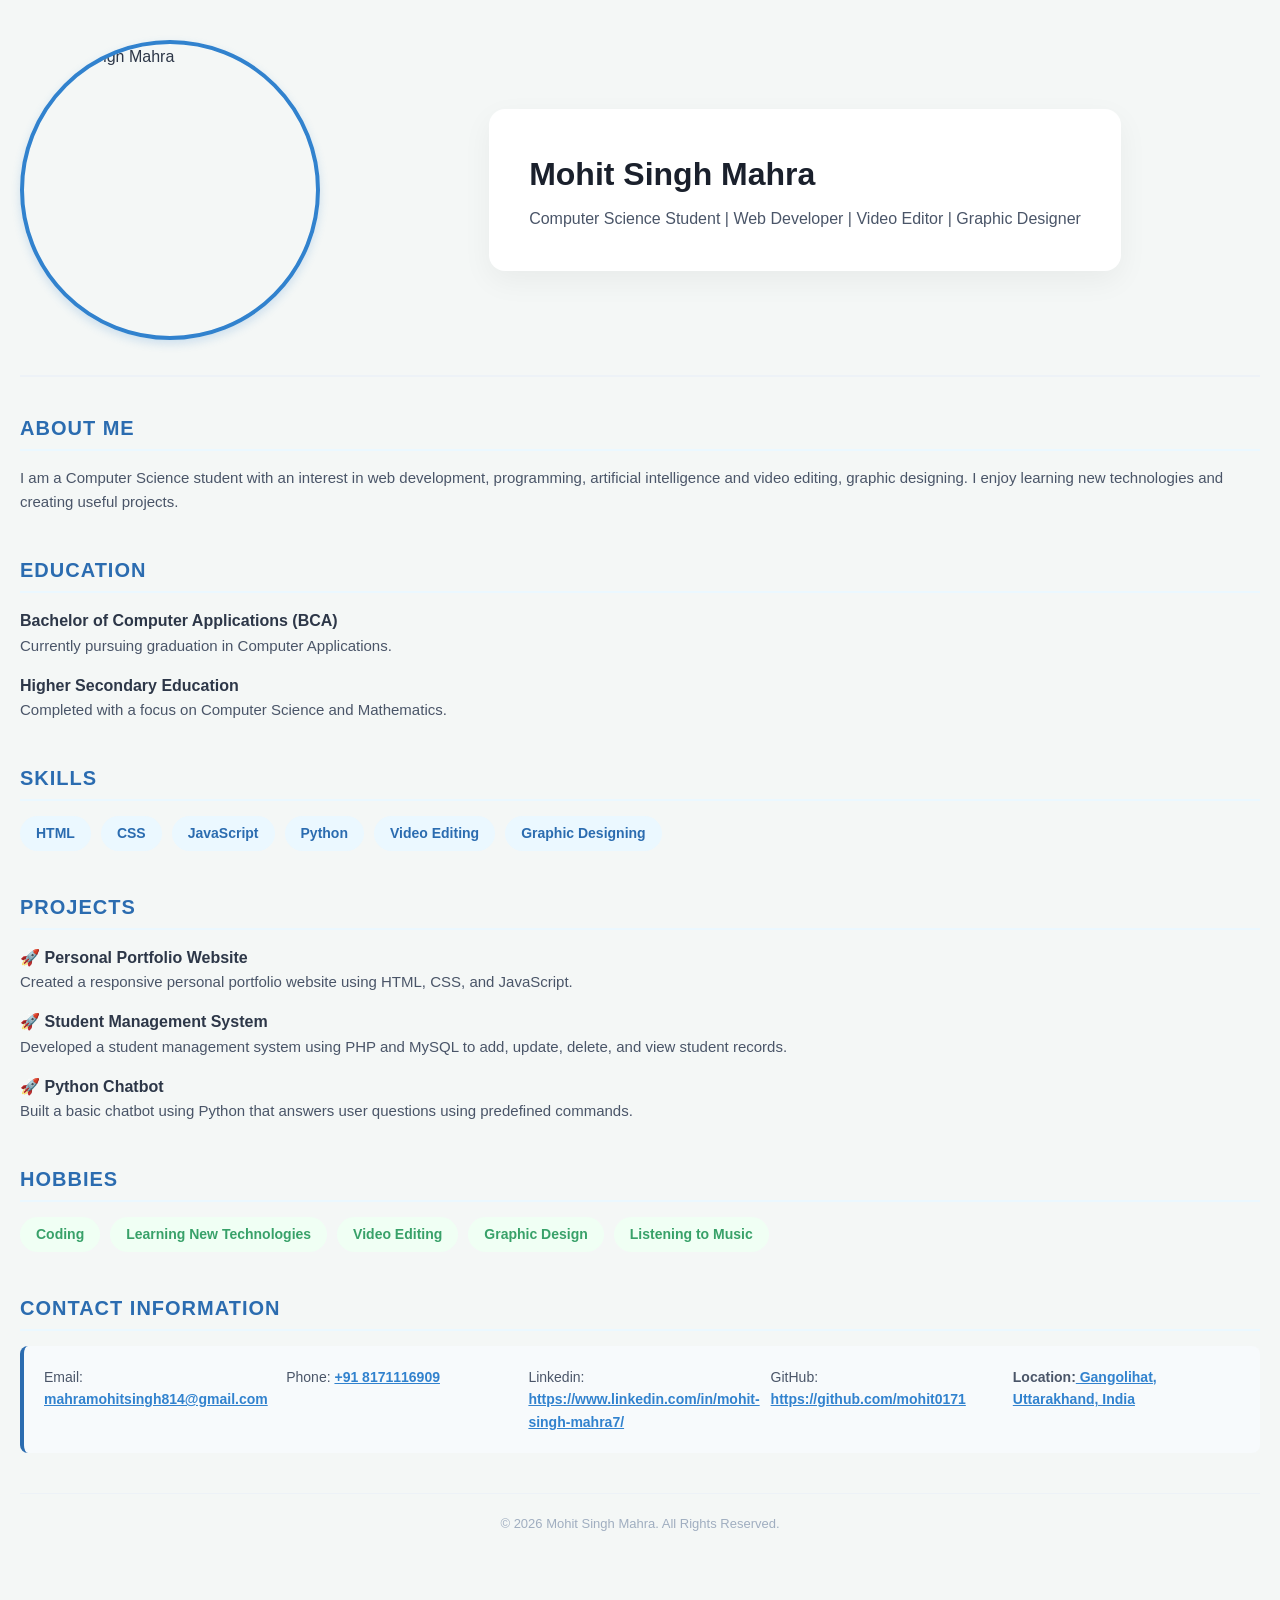
==== index.html @ 063b9aaf "Add files via upload" ====
<!DOCTYPE html>
<html lang="en">
    <head>
        <title>Mohit Singh Mahra - Resume</title>
        <link rel="stylesheet" href="style.css">
    </head>

    <body>
        <section class="intro">
        <img src="https://lh3.googleusercontent.com/d/1Sl6nK6G5uyykM22hN5z5qNXW7OM7XjiM"
            alt="Mohit Singh Mahra"
            class="profile-img">
        <main>
        <h1>Mohit Singh Mahra</h1>
        <p>Computer Science Student | Web Developer | Video Editor | Graphic Designer</p>
        </section>
        <section class="about">
        <h2>About Me</h2>
        <p>I am a Computer Science student with an interest in web development, programming, artificial 
            intelligence and video editing, graphic designing. I enjoy learning new technologies and creating useful projects.</p>
        </section>
        <section class="eduction">
            <h2>Education</h2>
            <h3>Bachelor of Computer Applications (BCA)</h3>
            <p>Currently pursuing graduation in Computer Applications.</p>
            <h3>Higher Secondary Education</h3>
       <p>Completed with a focus on Computer Science and Mathematics.</p>
        </section>
        <section class="skills">   
        <h2>Skills</h2>
                <ul>
                    <li>HTML</li>
                    <li>CSS</li>
                    <li>JavaScript</li>
                    <li>Python</li>
                    <li>Video Editing</li>
                    <li>Graphic Designing</li>
                </ul>
        </section>  
        <section class="project">
            <h2>Projects</h2>
            <h3>Personal Portfolio Website</h3>
            <p>Created a responsive personal portfolio website using HTML, CSS, and JavaScript.</p>
            <h3>Student Management System</h3>
            <p>Developed a student management system using PHP and MySQL to add, update, delete, and view student records.</p>
            <h3>Python Chatbot</h3>
            <p>Built a basic chatbot using Python that answers user questions using predefined commands.</p>
        </section>
        <section class="hobbie">
            <h2>Hobbies</h2>
            <ul>
                <li>Coding</li>
                <li>Learning New Technologies</li>
                <li>Video Editing</li>
                <li>Graphic Design</li>
                <li>Listening to Music</li>
            </ul>
        </section>
        <section class="contact">
            <h2>Contact Information</h2>
             <address><p>Email: <a href="mailto:mahramohitsingh814@gmail.com">mahramohitsingh814@gmail.com</a></p>
                <p>Phone: <a href="tel:+918171116909">+91 8171116909</a></p>
                 <p>Linkedin: <a href="https://www.linkedin.com/in/mohit-singh-mahra7/">https://www.linkedin.com/in/mohit-singh-mahra7/</a></p>
                    <p>GitHub: <a href="https://github.com/mohit0171" target="_blank">https://github.com/mohit0171</a></p>
                 <p><b>Location:<a href="https://www.google.com/maps/place/Gangolihat,+Uttarakhand+262522/@29.6555291,80.0314039,3446m/data=!3m2!1e3!4b1!4m6!3m5!1s0x39a0d6f4e5f7d85f:0xa051e555b243ab1f!8m2!3d29.6567093!4d80.0397393!16zL20vMDh4a252?authuser=0&entry=ttu&g_ep=EgoyMDI2MDYyNC4wIKXMDSoASAFQAw%3D%3D">
                    Gangolihat, Uttarakhand, India</a></b></p>
            </address> 
            <footer>
                 <p>&copy; 2026 Mohit Singh Mahra. All Rights Reserved.</p>
            </footer>
        </section>
    </main>
    </body>

</html>
---- style.css ----
/* 1. GLOBAL RESETS & STYLING */
* {
    margin: 0;
    padding: 0;
    box-sizing: border-box;
    font-family: 'Segoe UI', Inter, Tahoma, Geneva, Verdana, sans-serif;
}

body {
    background-color: #f4f7f6;
    color: #2d3748; 
    line-height: 1.6;
    padding: 40px 20px;
}

/* 2. MAIN CONTAINER LAYOUT */
main {
    max-width: 850px;
    margin: 0 auto;
    background-color: #ffffff;
    border-radius: 16px; 
    box-shadow: 0 10px 30px rgba(0, 0, 0, 0.05); 
    overflow: hidden;
    padding: 40px;
} 

/*3. INTRO SECTION */
.intro {
    display: flex;
    align-items: center;
    gap: 30px;
    border-bottom: 2px solid #edf2f7;
    padding-bottom: 35px;
    margin-bottom: 35px;
}

.profile-img {
    width: 300px;
    height: 300px;
    border-radius: 50%; 
    object-fit: cover;
    border: 4px solid #3182ce; 
    box-shadow: 0 4px 10px rgba(49, 130, 206, 0.2);
}

.intro h1 {
    font-size: 32px;
    color: #1a202c;
    font-weight: 700;
    margin-bottom: 6px;
}

.intro p {
    color: #4a5568;
    font-weight: 500;
    font-size: 16px;
}

/*4. CORE SECTIONS*/
section {
    margin-bottom: 40px;
}

section h2 {
    font-size: 20px;
    color: #2b6cb0; 
    text-transform: uppercase;
    letter-spacing: 1px;
    margin-bottom: 15px;
    display: flex;
    align-items: center;
    border-bottom: 2px solid #ebf8ff;
    padding-bottom: 5px;
}

section p {
    color: #4a5568;
    font-size: 15px;
}

/*5. EDUCATION & PROJECTS */
.eduction h3, .project h3 {
    font-size: 16px;
    color: #2d3748;
    margin-top: 15px;
    font-weight: 600;
}

.project h3::before {
    content: "🚀 "; 
}

/*6. SKILLS & HOBBIES*/
.skills ul, .hobbie ul {
    list-style: none;
    display: flex;
    flex-wrap: wrap;
    gap: 10px;
    margin-top: 10px;
}

.skills ul li, .hobbie ul li {
    background-color: #ebf8ff; 
    color: #2b6cb0;
    padding: 6px 16px;
    border-radius: 20px; 
    font-size: 14px;
    font-weight: 600;
    transition: all 0.2s ease;
}
.skills ul li:hover, .hobbie ul li:hover {
    background-color: #2b6cb0;
    color: #ffffff;
    transform: translateY(-2px);
}
.hobbie ul li {
    background-color: #f0fff4; 
    color: #38a169;
}
.hobbie ul li:hover {
    background-color: #38a169;
}

/* 7. CONTACT DETAILS & FOOTER */
.contact address {
    font-style: normal;
    display: grid;
    grid-template-columns: repeat(auto-fit, minmax(200px, 1fr)); 
    gap: 15px;
    background-color: #f7fafc;
    padding: 20px;
    border-radius: 8px;
    border-left: 4px solid #2b6cb0;
}

.contact address p {
    font-size: 14px;
}

.contact address a {
    color: #3182ce;
    font-weight: 600;
    transition: color 0.2s ease;
}

.contact address a:hover {
    color: #2b6cb0;
    text-decoration: underline;
}

footer {
    text-align: center;
    margin-top: 40px;
    padding-top: 20px;
    border-top: 1px solid #edf2f7;
}

footer p {
    font-size: 13px;
    color: #a0aec0;
}
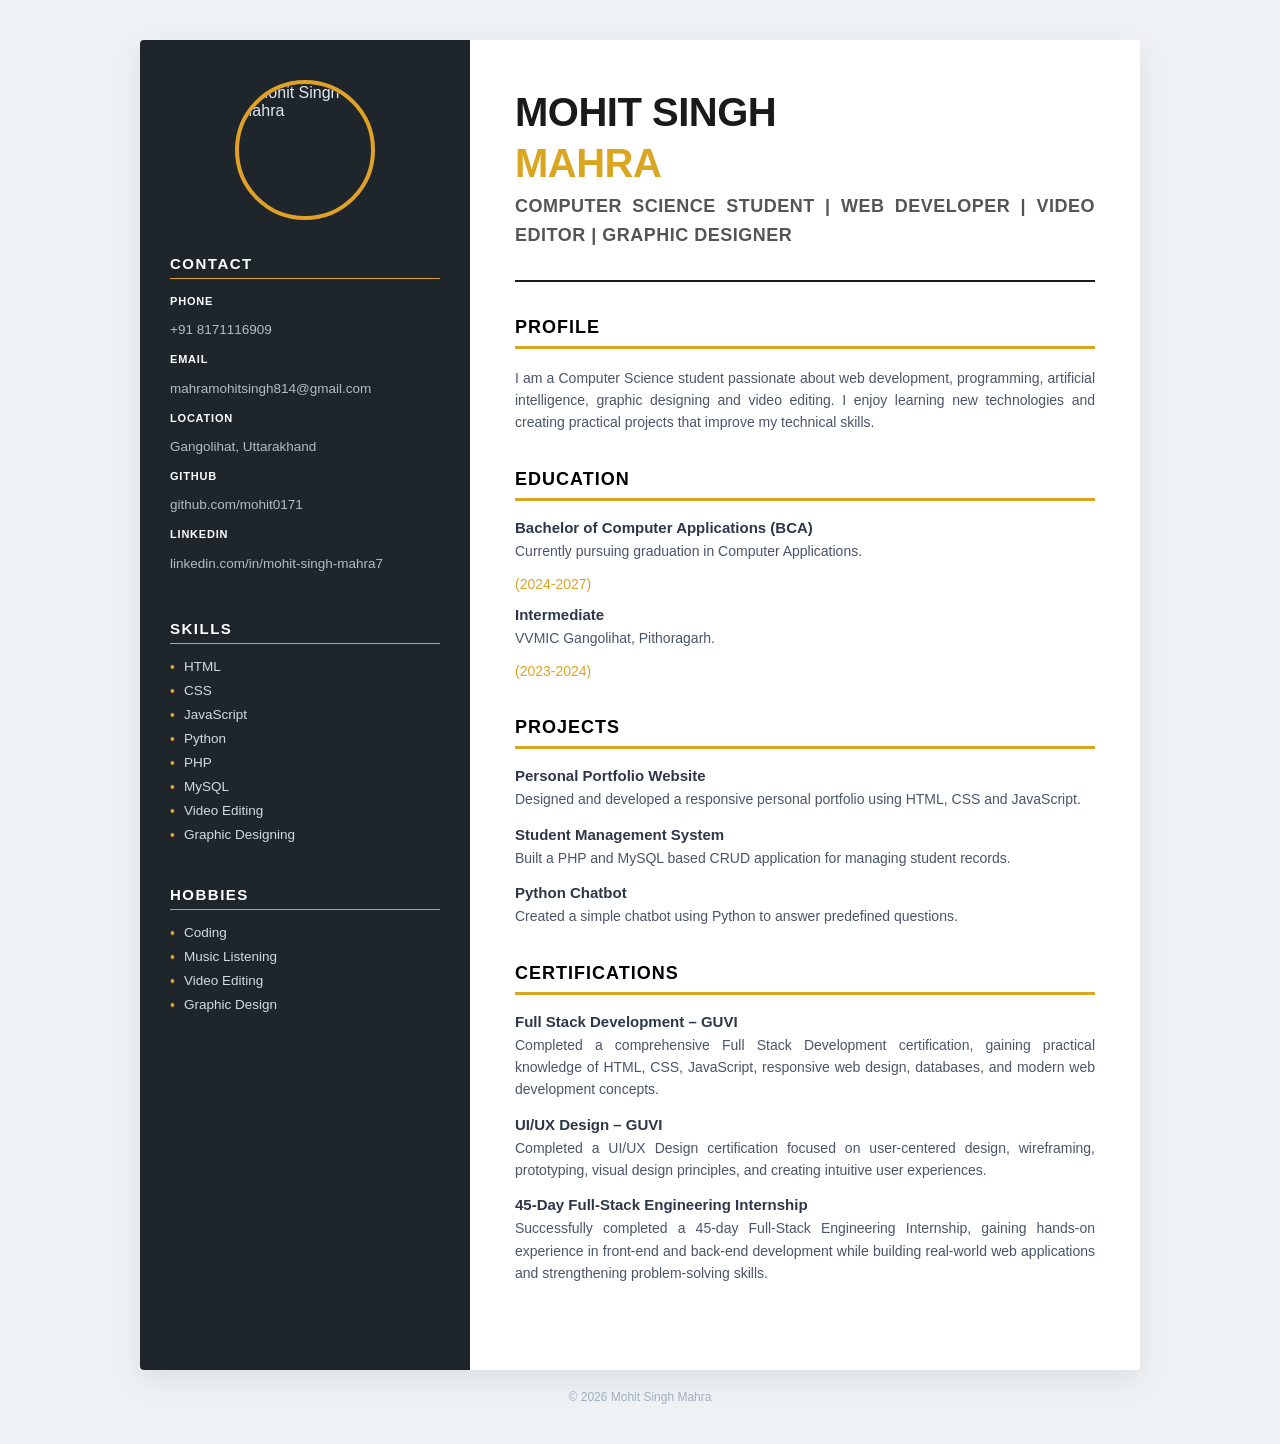
==== commit aaf9d7d0: "Update index.html" ====
--- a/index.html
+++ b/index.html
@@ -1,75 +1,136 @@
-<!DOCTYPE html>
+<!doctype html>
 <html lang="en">
-    <head>
-        <title>Mohit Singh Mahra - Resume</title>
-        <link rel="stylesheet" href="style.css">
-    </head>
+  <head>
+    <meta charset="UTF-8" />
+    <meta name="viewport" content="width=device-width, initial-scale=1.0" />
+    <title>Mohit Singh Mahra - Resume</title>
+    <link rel="stylesheet" href="style.css" />
+  </head>
+  <body>
+    <main>
+      <aside>
+        <img
+          src="https://lh3.googleusercontent.com/d/1Sl6nK6G5uyykM22hN5z5qNXW7OM7XjiM"
+          alt="Mohit Singh Mahra"
+        />
 
-    <body>
-        <section class="intro">
-        <img src="https://lh3.googleusercontent.com/d/1Sl6nK6G5uyykM22hN5z5qNXW7OM7XjiM"
-            alt="Mohit Singh Mahra"
-            class="profile-img">
-        <main>
-        <h1>Mohit Singh Mahra</h1>
-        <p>Computer Science Student | Web Developer | Video Editor | Graphic Designer</p>
+        <section>
+          <h2>Contact</h2>
+
+          <p><strong>Phone</strong></p>
+          <p>+91 8171116909</p>
+
+          <p><strong>Email</strong></p>
+          <p>mahramohitsingh814@gmail.com</p>
+
+          <p><strong>Location</strong></p>
+          <p>Gangolihat, Uttarakhand</p>
+
+          <p><strong>GitHub</strong></p>
+          <p>github.com/mohit0171</p>
+
+          <p><strong>LinkedIn</strong></p>
+          <p>linkedin.com/in/mohit-singh-mahra7</p>
         </section>
-        <section class="about">
-        <h2>About Me</h2>
-        <p>I am a Computer Science student with an interest in web development, programming, artificial 
-            intelligence and video editing, graphic designing. I enjoy learning new technologies and creating useful projects.</p>
+
+        <section>
+          <h2>Skills</h2>
+
+          <ul>
+            <li>HTML</li>
+            <li>CSS</li>
+            <li>JavaScript</li>
+            <li>Python</li>
+            <li>PHP</li>
+            <li>MySQL</li>
+            <li>Video Editing</li>
+            <li>Graphic Designing</li>
+          </ul>
         </section>
-        <section class="eduction">
-            <h2>Education</h2>
-            <h3>Bachelor of Computer Applications (BCA)</h3>
-            <p>Currently pursuing graduation in Computer Applications.</p>
-            <h3>Higher Secondary Education</h3>
-       <p>Completed with a focus on Computer Science and Mathematics.</p>
+
+        <section>
+          <h2>Hobbies</h2>
+
+          <ul>
+            <li>Coding</li>
+            <li>Music Listening</li>
+            <li>Video Editing</li>
+            <li>Graphic Design</li>
+          </ul>
         </section>
-        <section class="skills">   
-        <h2>Skills</h2>
-                <ul>
-                    <li>HTML</li>
-                    <li>CSS</li>
-                    <li>JavaScript</li>
-                    <li>Python</li>
-                    <li>Video Editing</li>
-                    <li>Graphic Designing</li>
-                </ul>
-        </section>  
-        <section class="project">
-            <h2>Projects</h2>
-            <h3>Personal Portfolio Website</h3>
-            <p>Created a responsive personal portfolio website using HTML, CSS, and JavaScript.</p>
-            <h3>Student Management System</h3>
-            <p>Developed a student management system using PHP and MySQL to add, update, delete, and view student records.</p>
-            <h3>Python Chatbot</h3>
-            <p>Built a basic chatbot using Python that answers user questions using predefined commands.</p>
+      </aside>
+
+      <article>
+        <h1>Mohit Singh <h1 class="mahra">Mahra</h1></h1>
+        <section class="p">
+          <p>
+            Computer Science Student | Web Developer | Video Editor | Graphic
+            Designer
+          </p>
         </section>
-        <section class="hobbie">
-            <h2>Hobbies</h2>
-            <ul>
-                <li>Coding</li>
-                <li>Learning New Technologies</li>
-                <li>Video Editing</li>
-                <li>Graphic Design</li>
-                <li>Listening to Music</li>
-            </ul>
+        <section>
+          <h2>Profile</h2>
+
+          <p>
+            I am a Computer Science student passionate about web development,
+            programming, artificial intelligence, graphic designing and video
+            editing. I enjoy learning new technologies and creating practical
+            projects that improve my technical skills.
+          </p>
         </section>
-        <section class="contact">
-            <h2>Contact Information</h2>
-             <address><p>Email: <a href="mailto:mahramohitsingh814@gmail.com">mahramohitsingh814@gmail.com</a></p>
-                <p>Phone: <a href="tel:+918171116909">+91 8171116909</a></p>
-                 <p>Linkedin: <a href="https://www.linkedin.com/in/mohit-singh-mahra7/">https://www.linkedin.com/in/mohit-singh-mahra7/</a></p>
-                    <p>GitHub: <a href="https://github.com/mohit0171" target="_blank">https://github.com/mohit0171</a></p>
-                 <p><b>Location:<a href="https://www.google.com/maps/place/Gangolihat,+Uttarakhand+262522/@29.6555291,80.0314039,3446m/data=!3m2!1e3!4b1!4m6!3m5!1s0x39a0d6f4e5f7d85f:0xa051e555b243ab1f!8m2!3d29.6567093!4d80.0397393!16zL20vMDh4a252?authuser=0&entry=ttu&g_ep=EgoyMDI2MDYyNC4wIKXMDSoASAFQAw%3D%3D">
-                    Gangolihat, Uttarakhand, India</a></b></p>
-            </address> 
-            <footer>
-                 <p>&copy; 2026 Mohit Singh Mahra. All Rights Reserved.</p>
-            </footer>
+
+        <section>
+          <h2>Education</h2>
+
+          <h3>Bachelor of Computer Applications (BCA)</h3>
+
+          <p>Currently pursuing graduation in Computer Applications.</p>
+          <p class="collage">(2024-2027)</p>
+          <h3>Intermediate</h3>
+          <p>VVMIC Gangolihat, Pithoragarh.</p>
+          <p class="school">(2023-2024)</p>
         </section>
+
+        <section>
+          <h2>Projects</h2>
+          <h3>Personal Portfolio Website</h3>
+
+          <p>
+            Designed and developed a responsive personal portfolio using HTML,
+            CSS and JavaScript.
+          </p>
+
+          <h3>Student Management System</h3>
+
+          <p>
+            Built a PHP and MySQL based CRUD application for managing student
+            records.
+          </p>
+
+          <h3>Python Chatbot</h3>
+
+          <p>
+            Created a simple chatbot using Python to answer predefined
+            questions.
+          </p>
+        </section>
+        <section>
+            <h2>Certifications</h2>
+            <h3>Full Stack Development – GUVI</h3>
+            <p>Completed a comprehensive Full Stack Development certification, gaining practical knowledge of HTML, CSS, JavaScript, responsive web design, 
+                databases, and modern web development concepts.</p>
+            <h3>UI/UX Design – GUVI</h3>
+            <p>Completed a UI/UX Design certification focused on user-centered design, wireframing, prototyping, visual design principles, 
+                and creating intuitive user experiences.</p>
+            <h3>45-Day Full-Stack Engineering Internship</h3>
+            <p>Successfully completed a 45-day Full-Stack Engineering Internship, gaining hands-on experience in front-end and back-end development while building real-world web 
+                applications and strengthening problem-solving skills.</p>
+        </section>
+      </article>
     </main>
-    </body>
 
+    <footer>
+      <p>© 2026 Mohit Singh Mahra</p>
+    </footer>
+  </body>
 </html>
--- a/style.css
+++ b/style.css
@@ -1,161 +1,204 @@
-/* 1. GLOBAL RESETS & STYLING */
-* {
+*{
     margin: 0;
     padding: 0;
     box-sizing: border-box;
-    font-family: 'Segoe UI', Inter, Tahoma, Geneva, Verdana, sans-serif;
+    font-family: 'Helvetica Neue', Arial, sans-serif;
 }
 
 body {
-    background-color: #f4f7f6;
-    color: #2d3748; 
+    background: #eef2f5;
+    color: #2c3e50;
+    padding: 40px 20px;
+    display: flex;
+    flex-direction: column; /* Stacks main and footer vertically */
+    justify-content: flex-start;
+    align-items: center;
+    min-height: 100vh; /* Forces body to take up the full screen height */
+}
+
+main {
+    display: flex;
+    background: #ffffff;
+    width: 100%;
+    max-width: 1000px;
+    box-shadow: 0 10px 30px rgba(0, 0, 0, 0.08);
+    border-radius: 4px;
+    overflow: hidden;
+    margin-bottom: auto; /* Pushes everything below it (the footer) to the absolute bottom */
+}
+
+aside {
+    width: 33%;
+    background: #1e252b; 
+    color: #e0e6ed;
+    padding: 40px 30px;
+    display: flex;
+    flex-direction: column;
+    align-items: center;
+}
+
+aside img {
+    width: 140px;
+    height: 140px;
+    border-radius: 50%;
+    border: 4px solid #dfa127;
+    object-fit: cover;
+    margin-bottom: 35px;
+}
+
+aside section {
+    width: 100%;
+    margin-bottom: 35px;
+}
+
+aside h2 {
+    font-size: 15px;
+    text-transform: uppercase;
+    letter-spacing: 1.5px;
+    color: #ffffff;
+    margin-bottom: 15px;
+    border-bottom: 1.5px solid goldenrod;
+    padding-bottom: 6px;
+}
+
+aside p {
+    font-size: 13.5px;
+    margin-bottom: 12px;
+    line-height: 1.4;
+    color: #b0bec5;
+}
+
+aside p strong {
+    display: block;
+    color: #ffffff;
+    font-size: 11px;
+    text-transform: uppercase;
+    letter-spacing: 0.8px;
+    margin-bottom: 2px;
+}
+
+aside ul {
+    list-style-type: none; 
+    padding-left: 0;
+}
+
+aside li {
+    font-size: 13.5px;
+    margin-bottom: 9px;
+    position: relative;
+    padding-left: 14px;
+    color: #d1dbe5;
+}
+
+aside li::before {
+    content: "•";
+    color: #dfa127; 
+    position: absolute;
+    left: 0;
+    font-size: 14px;
+}
+
+article {
+    width: 67%;
+    padding: 50px 45px;
+    background: #ffffff;
+}
+
+article h1 {
+    font-size: 40px;
+    font-weight: 700;
+    color: #1a1a1a;
+    letter-spacing: -0.5px;
+    margin-bottom: 6px;
+    text-transform: uppercase;
+}
+
+article .p {
+    margin-bottom: 35px;
+    padding-bottom: 15px;
+    border-bottom: 2px solid #1a1a1a; 
+}
+
+article .p p {
+    font-size: 18px;
+    font-weight: 600;
+    color: #555555;
+    text-transform: uppercase;
+    letter-spacing: 0.5px;
+    margin-top: 0;
+}
+
+article section {
+    margin-bottom: 35px;
+}
+
+article h2 {
+    font-size: 18px;
+    color: #000000; 
+    text-transform: uppercase;
+    letter-spacing: 1px;
+    border-bottom: 3px solid goldenrod;
+    padding-bottom: 8px;
+    margin-bottom: 18px;
+}
+
+article h3 {
+    font-size: 15px;
+    font-weight: 700;
+    color: #2d3748;
+    margin-top: 0;
+    margin-bottom: 4px;
+}
+
+article p {
+    font-size: 14px;
+    color: #4a5568;
     line-height: 1.6;
-    padding: 40px 20px;
-}
-
-/* 2. MAIN CONTAINER LAYOUT */
-main {
-    max-width: 850px;
-    margin: 0 auto;
-    background-color: #ffffff;
-    border-radius: 16px; 
-    box-shadow: 0 10px 30px rgba(0, 0, 0, 0.05); 
-    overflow: hidden;
-    padding: 40px;
-} 
-
-/*3. INTRO SECTION */
-.intro {
-    display: flex;
-    align-items: center;
-    gap: 30px;
-    border-bottom: 2px solid #edf2f7;
-    padding-bottom: 35px;
-    margin-bottom: 35px;
-}
-
-.profile-img {
-    width: 300px;
-    height: 300px;
-    border-radius: 50%; 
-    object-fit: cover;
-    border: 4px solid #3182ce; 
-    box-shadow: 0 4px 10px rgba(49, 130, 206, 0.2);
-}
-
-.intro h1 {
-    font-size: 32px;
-    color: #1a202c;
-    font-weight: 700;
-    margin-bottom: 6px;
-}
-
-.intro p {
-    color: #4a5568;
-    font-weight: 500;
-    font-size: 16px;
-}
-
-/*4. CORE SECTIONS*/
-section {
-    margin-bottom: 40px;
-}
-
-section h2 {
-    font-size: 20px;
-    color: #2b6cb0; 
-    text-transform: uppercase;
-    letter-spacing: 1px;
+    margin-top: 4px;
     margin-bottom: 15px;
-    display: flex;
-    align-items: center;
-    border-bottom: 2px solid #ebf8ff;
-    padding-bottom: 5px;
-}
-
-section p {
-    color: #4a5568;
-    font-size: 15px;
-}
-
-/*5. EDUCATION & PROJECTS */
-.eduction h3, .project h3 {
-    font-size: 16px;
-    color: #2d3748;
-    margin-top: 15px;
-    font-weight: 600;
-}
-
-.project h3::before {
-    content: "🚀 "; 
-}
-
-/*6. SKILLS & HOBBIES*/
-.skills ul, .hobbie ul {
-    list-style: none;
-    display: flex;
-    flex-wrap: wrap;
-    gap: 10px;
-    margin-top: 10px;
-}
-
-.skills ul li, .hobbie ul li {
-    background-color: #ebf8ff; 
-    color: #2b6cb0;
-    padding: 6px 16px;
-    border-radius: 20px; 
-    font-size: 14px;
-    font-weight: 600;
-    transition: all 0.2s ease;
-}
-.skills ul li:hover, .hobbie ul li:hover {
-    background-color: #2b6cb0;
-    color: #ffffff;
-    transform: translateY(-2px);
-}
-.hobbie ul li {
-    background-color: #f0fff4; 
-    color: #38a169;
-}
-.hobbie ul li:hover {
-    background-color: #38a169;
-}
-
-/* 7. CONTACT DETAILS & FOOTER */
-.contact address {
-    font-style: normal;
-    display: grid;
-    grid-template-columns: repeat(auto-fit, minmax(200px, 1fr)); 
-    gap: 15px;
-    background-color: #f7fafc;
-    padding: 20px;
-    border-radius: 8px;
-    border-left: 4px solid #2b6cb0;
-}
-
-.contact address p {
-    font-size: 14px;
-}
-
-.contact address a {
-    color: #3182ce;
-    font-weight: 600;
-    transition: color 0.2s ease;
-}
-
-.contact address a:hover {
-    color: #2b6cb0;
-    text-decoration: underline;
+    text-align: justify;
 }
 
 footer {
+    width: 100%;
     text-align: center;
-    margin-top: 40px;
     padding-top: 20px;
-    border-top: 1px solid #edf2f7;
-}
-
-footer p {
-    font-size: 13px;
+    font-size: 12px;
     color: #a0aec0;
-}+}
+
+@media(max-width: 768px){
+    body {
+        padding: 10px;
+    }
+    main {
+        flex-direction: column;
+    }
+    aside {
+        width: 100%;
+        align-items: flex-start;
+        padding: 35px;
+    }
+    aside img {
+        align-self: center;
+    }
+    article {
+        width: 100%;
+        padding: 35px;
+    }
+}
+
+.collage{
+    color: goldenrod;
+    margin-top: -4px;
+    margin-bottom: 10px;
+}
+
+.school{
+    color: goldenrod;
+    margin-top: -4px;
+    margin-bottom: 10px;
+}
+.mahra{
+    color: goldenrod;
+}
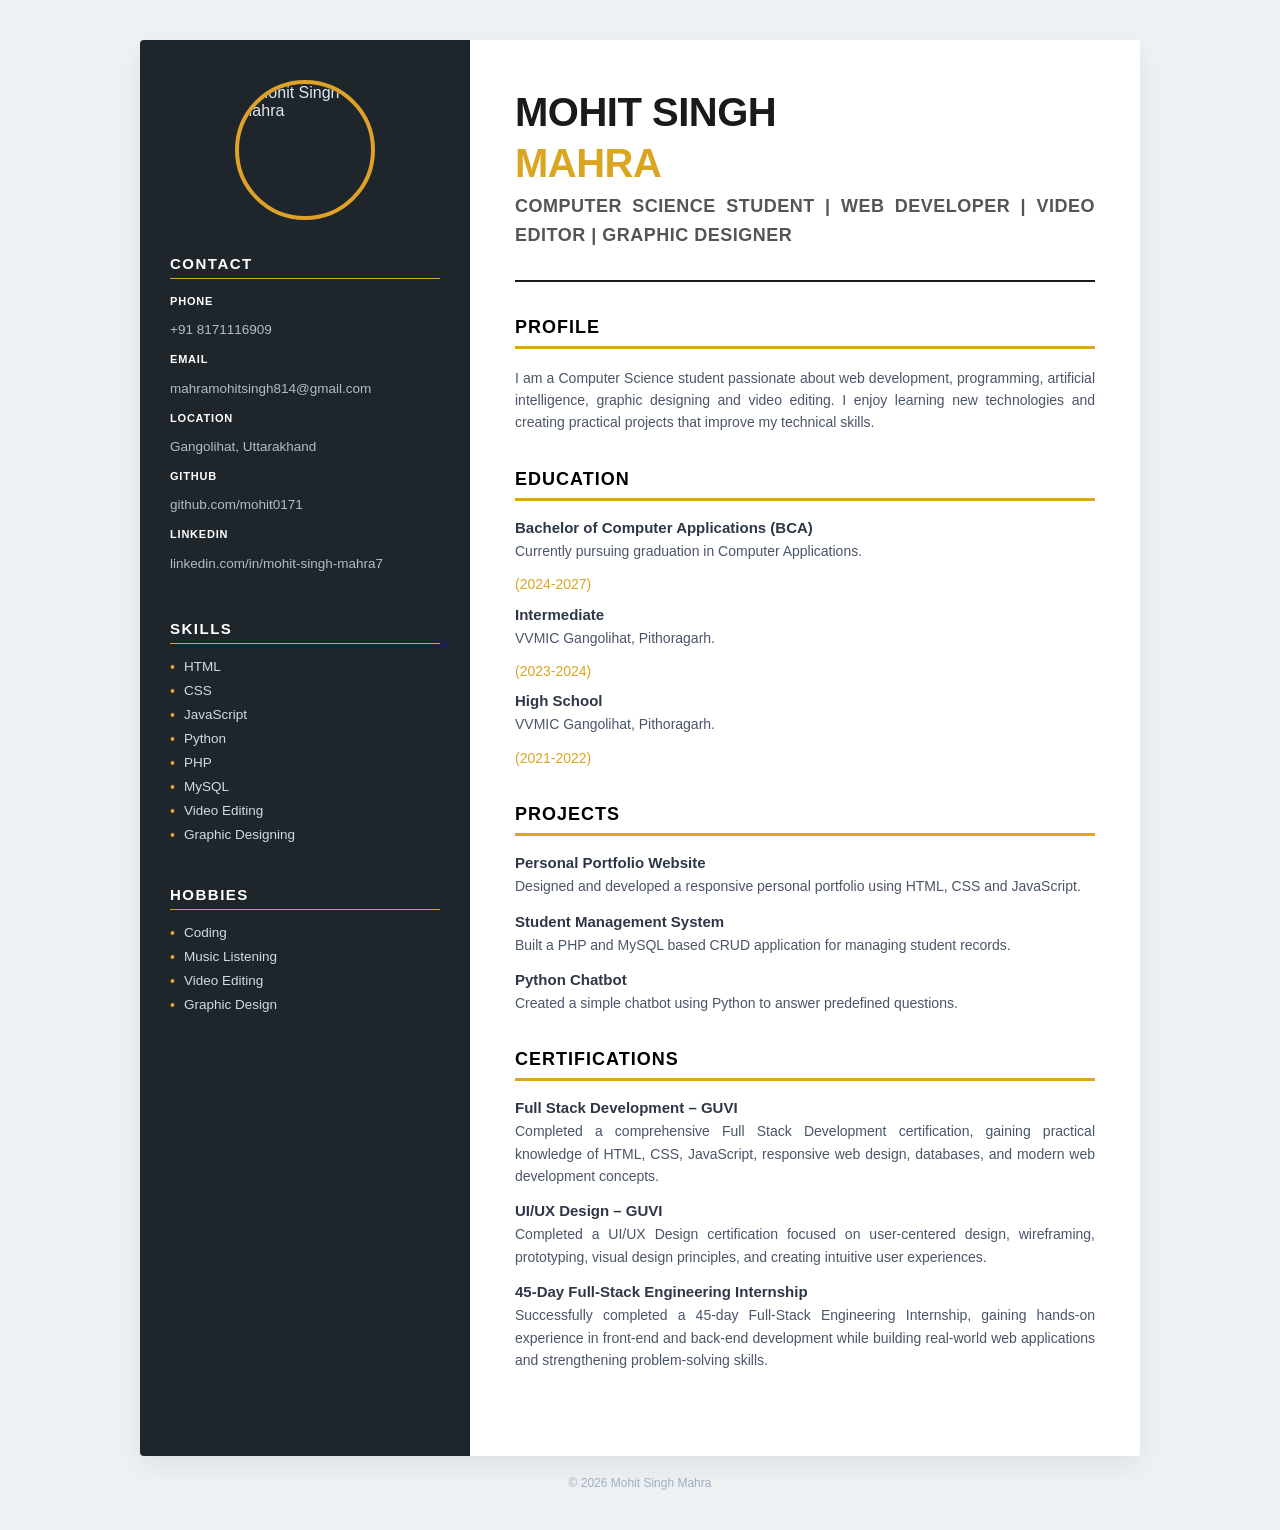
==== commit 5abd6c7c: "Update index.html" ====
--- a/index.html
+++ b/index.html
@@ -89,6 +89,9 @@
           <h3>Intermediate</h3>
           <p>VVMIC Gangolihat, Pithoragarh.</p>
           <p class="school">(2023-2024)</p>
+          <h3>High School</h3>
+          <p>VVMIC Gangolihat, Pithoragarh.</p>
+          <p class="school">(2021-2022)</p>
         </section>
 
         <section>
